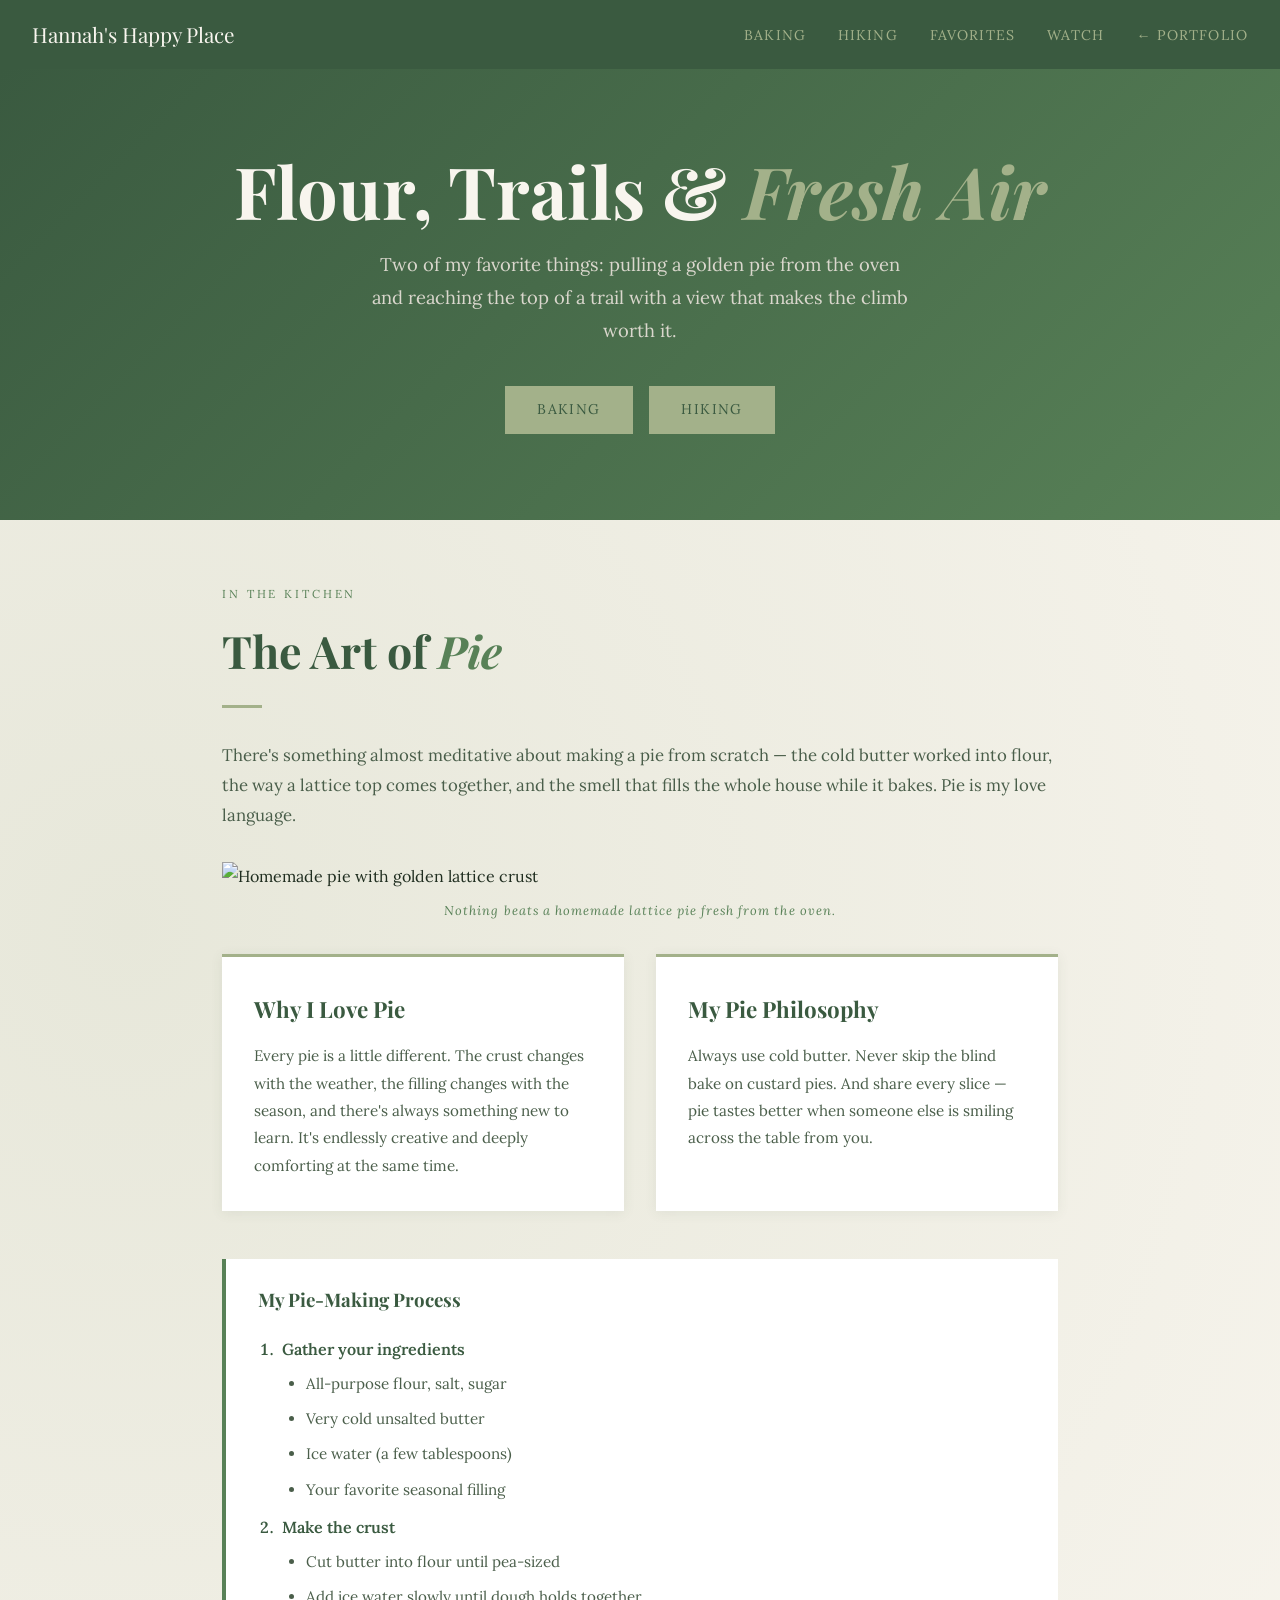
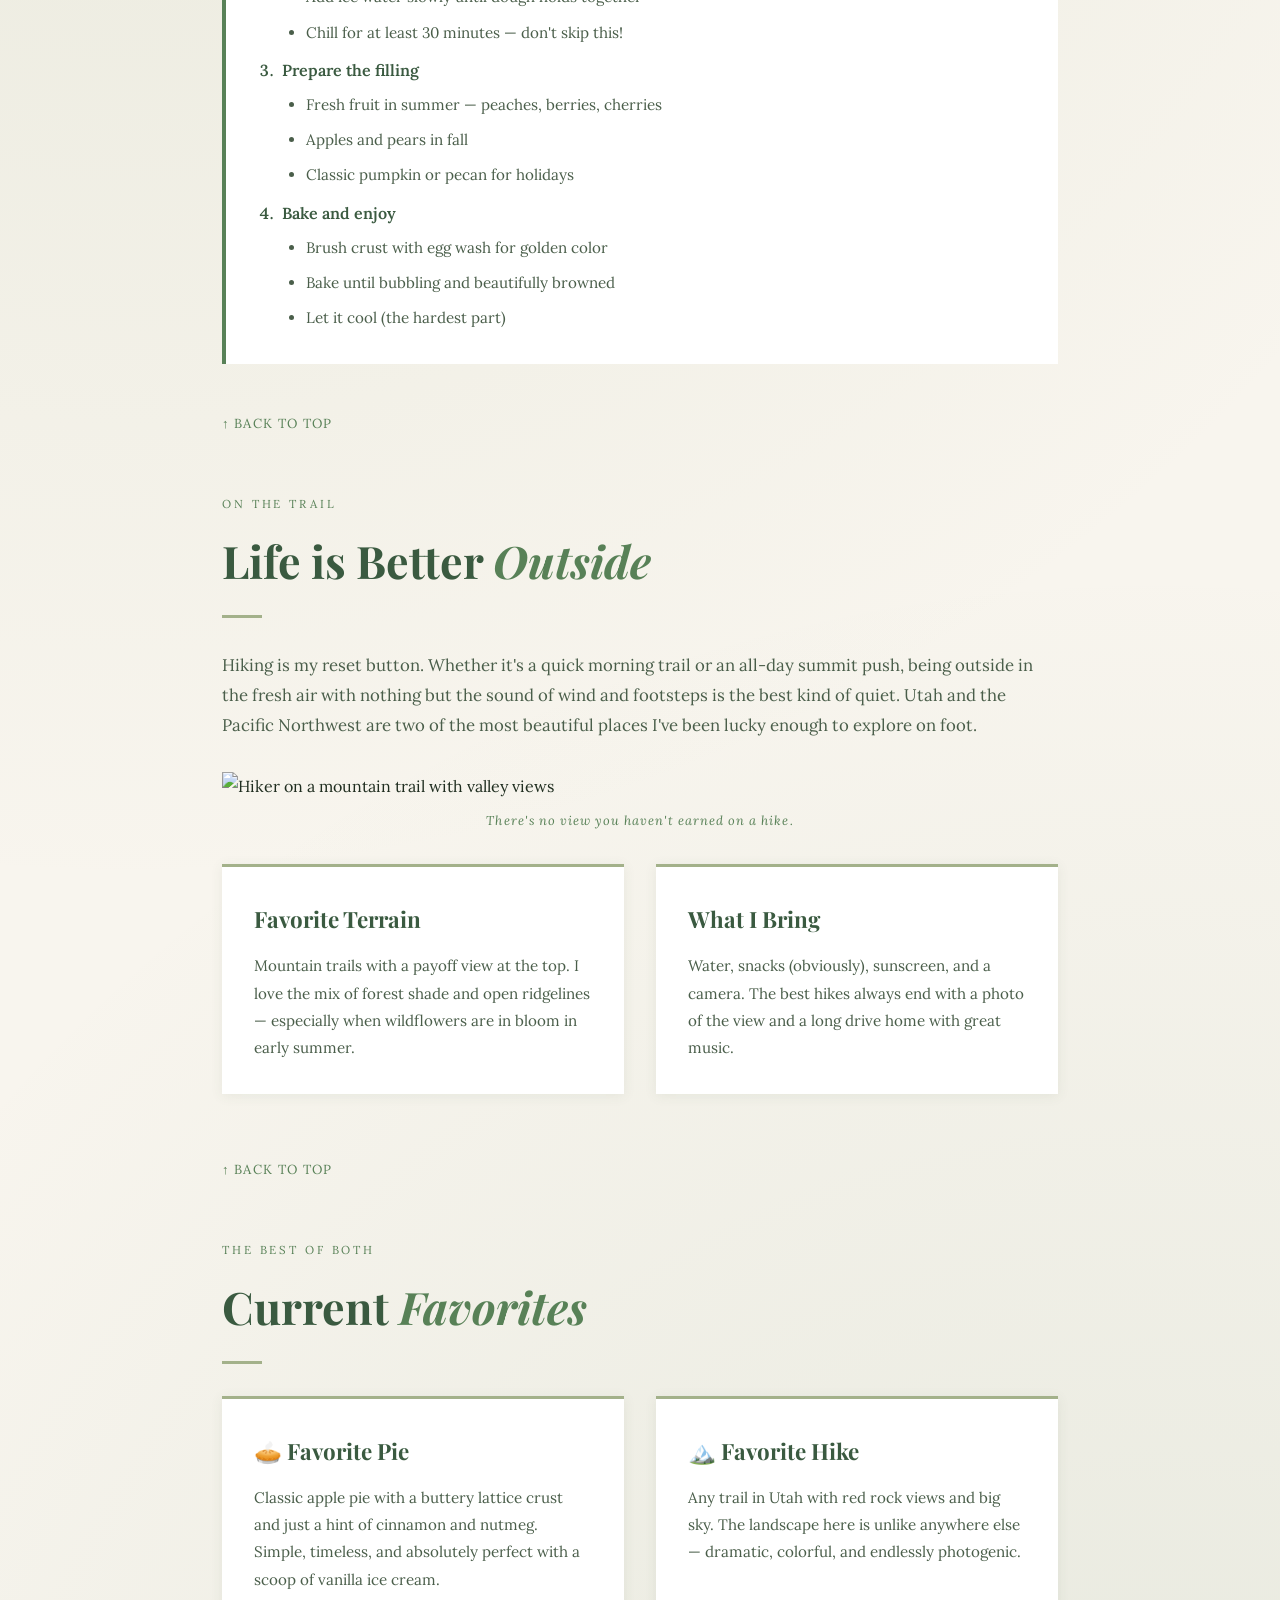
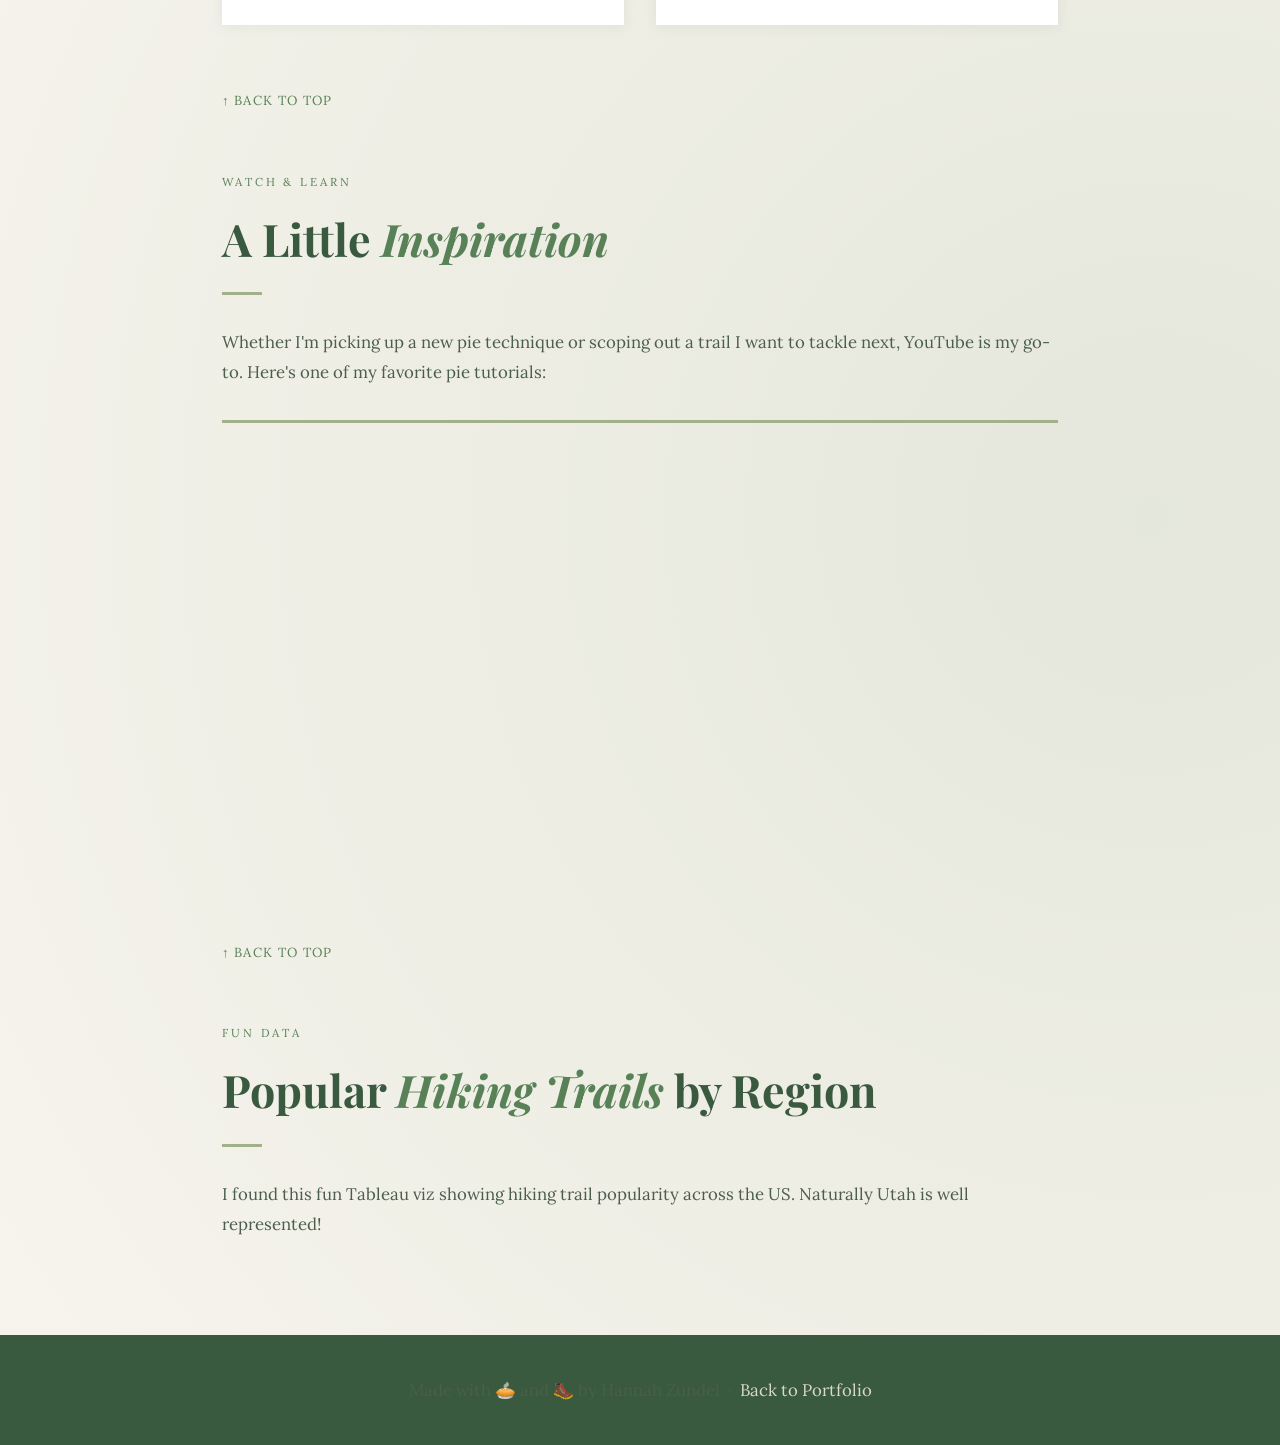
==== baking.html @ c7ec1b75 "updated" ====
<!DOCTYPE html>
<html lang="en">
<head>
  <meta charset="UTF-8" />
  <meta name="viewport" content="width=device-width, initial-scale=1.0"/>
  <title>Hannah's Happy Place | Baking & Hiking</title>
  <!-- Custom stylesheet — created from scratch, no Bootstrap -->
  <link rel="stylesheet" href="baking-style.css" />
  <link href="https://fonts.googleapis.com/css2?family=Playfair+Display:ital,wght@0,700;1,700&family=Lora:ital,wght@0,300;0,400;0,600;1,400&display=swap" rel="stylesheet"/>
</head>
<body>

  <!-- On-page anchor target at top -->
  <div id="top"></div>

  <!-- NAV -->
  <nav class="site-nav">
    <a href="#top" class="nav-brand">Hannah's Happy Place</a>
    <ul>
      <li><a href="#baking">Baking</a></li>
      <li><a href="#hiking">Hiking</a></li>
      <li><a href="#favorites">Favorites</a></li>
      <li><a href="#video">Watch</a></li>
      <li><a href="index.html">← Portfolio</a></li>
    </ul>
  </nav>

  <!-- HERO -->
  <div class="hero">
    <h1>Flour, Trails &amp; <span>Fresh Air</span></h1>
    <p>Two of my favorite things: pulling a golden pie from the oven and reaching the top of a trail with a view that makes the climb worth it.</p>
    <a href="#baking" class="hero-btn">Baking</a>
    <a href="#hiking" class="hero-btn">Hiking</a>
  </div>

  <!-- MAIN CONTENT DIV -->
  <div class="main-content">

    <!-- ══ BAKING SECTION ══ -->
    <section id="baking">
      <p class="section-tag">In the Kitchen</p>
      <h2 class="section-heading">The Art of <em>Pie</em></h2>
      <div class="green-line"></div>

      <p>There's something almost meditative about making a pie from scratch — the cold butter worked into flour, the way a lattice top comes together, and the smell that fills the whole house while it bakes. Pie is my love language.</p>

      <!-- Image (not from Bootstrap) -->
      <img
        src="https://images.unsplash.com/photo-1562007908-17c67e878c88?w=900&q=80"
        alt="Homemade pie with golden lattice crust"
        class="page-img"
      />
      <p class="img-caption">Nothing beats a homemade lattice pie fresh from the oven.</p>

      <!-- CARD GRID DIV -->
      <div class="card-grid">
        <div class="content-card">
          <h3>Why I Love Pie</h3>
          <p>Every pie is a little different. The crust changes with the weather, the filling changes with the season, and there's always something new to learn. It's endlessly creative and deeply comforting at the same time.</p>
        </div>
        <div class="content-card">
          <h3>My Pie Philosophy</h3>
          <p>Always use cold butter. Never skip the blind bake on custard pies. And share every slice — pie tastes better when someone else is smiling across the table from you.</p>
        </div>
      </div>

      <!-- ORDERED LIST with embedded UNORDERED LIST -->
      <div class="anchor-block">
        <h3 style="margin-bottom:1rem;">My Pie-Making Process</h3>
        <ol class="outer-list">
          <li>Gather your ingredients
            <ul class="inner-list">
              <li>All-purpose flour, salt, sugar</li>
              <li>Very cold unsalted butter</li>
              <li>Ice water (a few tablespoons)</li>
              <li>Your favorite seasonal filling</li>
            </ul>
          </li>
          <li>Make the crust
            <ul class="inner-list">
              <li>Cut butter into flour until pea-sized</li>
              <li>Add ice water slowly until dough holds together</li>
              <li>Chill for at least 30 minutes — don't skip this!</li>
            </ul>
          </li>
          <li>Prepare the filling
            <ul class="inner-list">
              <li>Fresh fruit in summer — peaches, berries, cherries</li>
              <li>Apples and pears in fall</li>
              <li>Classic pumpkin or pecan for holidays</li>
            </ul>
          </li>
          <li>Bake and enjoy
            <ul class="inner-list">
              <li>Brush crust with egg wash for golden color</li>
              <li>Bake until bubbling and beautifully browned</li>
              <li>Let it cool (the hardest part)</li>
            </ul>
          </li>
        </ol>
      </div>

      <a href="#top" class="back-to-top">↑ Back to top</a>
    </section>

    <br/><br/>

    <!-- ══ HIKING SECTION ══ -->
    <section id="hiking">
      <p class="section-tag">On the Trail</p>
      <h2 class="section-heading">Life is Better <em>Outside</em></h2>
      <div class="green-line"></div>

      <p>Hiking is my reset button. Whether it's a quick morning trail or an all-day summit push, being outside in the fresh air with nothing but the sound of wind and footsteps is the best kind of quiet. Utah and the Pacific Northwest are two of the most beautiful places I've been lucky enough to explore on foot.</p>

      <img
        src="https://images.unsplash.com/photo-1551632811-561732d1e306?w=900&q=80"
        alt="Hiker on a mountain trail with valley views"
        class="page-img"
      />
      <p class="img-caption">There's no view you haven't earned on a hike.</p>

      <div class="card-grid">
        <div class="content-card">
          <h3>Favorite Terrain</h3>
          <p>Mountain trails with a payoff view at the top. I love the mix of forest shade and open ridgelines — especially when wildflowers are in bloom in early summer.</p>
        </div>
        <div class="content-card">
          <h3>What I Bring</h3>
          <p>Water, snacks (obviously), sunscreen, and a camera. The best hikes always end with a photo of the view and a long drive home with great music.</p>
        </div>
      </div>

      <a href="#top" class="back-to-top">↑ Back to top</a>
    </section>

    <br/><br/>

    <!-- ══ FAVORITES SECTION ══ (anchor) -->
    <section id="favorites">
      <p class="section-tag">The Best of Both</p>
      <h2 class="section-heading">Current <em>Favorites</em></h2>
      <div class="green-line"></div>

      <div class="card-grid">
        <div class="content-card">
          <h3>🥧 Favorite Pie</h3>
          <p>Classic apple pie with a buttery lattice crust and just a hint of cinnamon and nutmeg. Simple, timeless, and absolutely perfect with a scoop of vanilla ice cream.</p>
        </div>
        <div class="content-card">
          <h3>🏔️ Favorite Hike</h3>
          <p>Any trail in Utah with red rock views and big sky. The landscape here is unlike anywhere else — dramatic, colorful, and endlessly photogenic.</p>
        </div>
      </div>

      <a href="#top" class="back-to-top">↑ Back to top</a>
    </section>

    <br/><br/>

    <!-- ══ VIDEO SECTION ══ -->
    <section id="video">
      <p class="section-tag">Watch & Learn</p>
      <h2 class="section-heading">A Little <em>Inspiration</em></h2>
      <div class="green-line"></div>
      <p>Whether I'm picking up a new pie technique or scoping out a trail I want to tackle next, YouTube is my go-to. Here's one of my favorite pie tutorials:</p>

      <!-- Embedded YouTube video -->
      <div class="video-wrapper">
        <iframe
          src="https://www.youtube.com/embed/Pxu6RB9YOEM"
          title="How to Make the Perfect Pie Crust"
          allow="accelerometer; autoplay; clipboard-write; encrypted-media; gyroscope; picture-in-picture"
          allowfullscreen>
        </iframe>
      </div>

      <a href="#top" class="back-to-top">↑ Back to top</a>
    </section>

    <br/><br/>

    <!-- ══ TABLEAU EMBED ══ -->
    <section id="tableau">
      <p class="section-tag">Fun Data</p>
      <h2 class="section-heading">Popular <em>Hiking Trails</em> by Region</h2>
      <div class="green-line"></div>
      <p>I found this fun Tableau viz showing hiking trail popularity across the US. Naturally Utah is well represented!</p>
      <div class='tableauPlaceholder' id='viz1' style='position: relative; margin: 2rem 0;'>
        <noscript>
          <a href='#'>
            <img alt='Hiking Trails' src='https://public.tableau.com/static/images/Hi/HikingTrails/Dashboard/1_rss.png' style='border: none' />
          </a>
        </noscript>
        <object class='tableauViz' style='display:none;'>
          <param name='host_url' value='https%3A%2F%2Fpublic.tableau.com%2F' />
          <param name='embed_code_version' value='3' />
          <param name='site_root' value='' />
          <param name='name' value='NationalParksandHikingTrails/NationalParksHikingTrails' />
          <param name='tabs' value='no' />
          <param name='toolbar' value='yes' />
          <param name='animate_transition' value='yes' />
          <param name='display_static_image' value='yes' />
          <param name='display_spinner' value='yes' />
          <param name='display_overlay' value='yes' />
          <param name='display_count' value='yes' />
          <param name='language' value='en-US' />
        </object>
      </div>
      <script type='text/javascript'>
        var divElement = document.getElementById('viz1');
        var vizElement = divElement.getElementsByTagName('object')[0];
        vizElement.style.width='100%';
        vizElement.style.height='600px';
        var scriptElement = document.createElement('script');
        scriptElement.src = 'https://public.tableau.com/javascripts/api/viz_v1.js';
        vizElement.parentNode.insertBefore(scriptElement, vizElement);
      </script>
    </section>

  </div><!-- end main-content -->

  <!-- FOOTER -->
  <footer class="site-footer">
    <p>Made with 🥧 and 🥾 by Hannah Zundel &nbsp;·&nbsp; <a href="index.html">Back to Portfolio</a></p>
  </footer>

</body>
</html>
---- baking-style.css ----
/* Hannah Zundel — Scratch Page Stylesheet */
/* Created from scratch — no Bootstrap */

:root {
  --green-dark: #3a5a40;
  --green-mid: #588157;
  --green-light: #a3b18a;
  --cream: #f8f5ee;
  --white: #ffffff;
  --tan: #dad7cd;
  --text-dark: #1f2d1f;
  --text-mid: #4a5e4a;
}

* {
  box-sizing: border-box;
  margin: 0;
  padding: 0;
}

/* ── BODY & BACKGROUND ── */
body {
  font-family: 'Lora', Georgia, serif;
  background-color: var(--cream);
  background-image:
    radial-gradient(circle at 10% 20%, rgba(163, 177, 138, 0.2) 0%, transparent 40%),
    radial-gradient(circle at 90% 80%, rgba(88, 129, 87, 0.12) 0%, transparent 40%);
  color: var(--text-dark);
  line-height: 1.8;
}

/* ── TYPOGRAPHY ── */
h1, h2, h3 {
  font-family: 'Playfair Display', 'Georgia', serif;
  color: var(--green-dark);
  font-weight: 700;
}

p {
  font-family: 'Lora', Georgia, serif;
  color: var(--text-mid);
  font-size: 1.05rem;
}

a {
  color: var(--green-mid);
  text-decoration: none;
  transition: color 0.2s;
}

a:hover {
  color: var(--green-dark);
  text-decoration: underline;
}

/* ── NAV ── */
.site-nav {
  background-color: var(--green-dark);
  padding: 1rem 2rem;
  display: flex;
  justify-content: space-between;
  align-items: center;
  position: sticky;
  top: 0;
  z-index: 100;
}

.site-nav .nav-brand {
  font-family: 'Playfair Display', serif;
  font-size: 1.3rem;
  color: var(--cream);
  text-decoration: none;
}

.site-nav ul {
  list-style: none;
  display: flex;
  gap: 2rem;
}

.site-nav ul li a {
  color: var(--green-light);
  font-family: 'Lora', serif;
  font-size: 0.88rem;
  letter-spacing: 0.08em;
  text-decoration: none;
  text-transform: uppercase;
}

.site-nav ul li a:hover {
  color: var(--cream);
  text-decoration: none;
}

/* ── HERO DIV ── */
div.hero {
  background-color: var(--green-dark);
  background-image: linear-gradient(135deg, var(--green-dark) 0%, var(--green-mid) 100%);
  color: var(--cream);
  padding: 5rem 2rem;
  text-align: center;
}

div.hero h1 {
  font-size: clamp(2.5rem, 6vw, 4.5rem);
  color: var(--cream);
  margin-bottom: 1rem;
  line-height: 1.15;
}

div.hero h1 span {
  color: var(--green-light);
  font-style: italic;
}

div.hero p {
  color: var(--tan);
  font-size: 1.15rem;
  max-width: 540px;
  margin: 0 auto 2rem;
}

.hero-btn {
  display: inline-block;
  background-color: var(--green-light);
  color: var(--green-dark);
  padding: 0.7rem 2rem;
  font-family: 'Lora', serif;
  font-size: 0.88rem;
  letter-spacing: 0.1em;
  text-transform: uppercase;
  text-decoration: none;
  margin: 0.4rem;
  transition: background-color 0.2s;
}

.hero-btn:hover {
  background-color: var(--cream);
  color: var(--green-dark);
  text-decoration: none;
}

/* ── MAIN CONTENT DIV ── */
div.main-content {
  max-width: 900px;
  margin: 0 auto;
  padding: 4rem 2rem;
}

/* ── SECTION HEADERS ── */
.section-tag {
  font-family: 'Lora', serif;
  font-size: 0.72rem;
  letter-spacing: 0.25em;
  text-transform: uppercase;
  color: var(--green-mid);
  margin-bottom: 0.4rem;
}

.section-heading {
  font-size: clamp(1.8rem, 4vw, 2.8rem);
  color: var(--green-dark);
  margin-bottom: 0.5rem;
}

.section-heading em {
  font-style: italic;
  color: var(--green-mid);
}

.green-line {
  width: 40px;
  height: 3px;
  background-color: var(--green-light);
  margin: 0.8rem 0 2rem;
}

/* ── CARD DIV ── */
div.card-grid {
  display: grid;
  grid-template-columns: 1fr 1fr;
  gap: 2rem;
  margin-bottom: 3rem;
}

div.content-card {
  background-color: var(--white);
  border-top: 3px solid var(--green-light);
  padding: 2rem;
  box-shadow: 0 2px 12px rgba(58, 90, 64, 0.08);
}

div.content-card h3 {
  font-size: 1.4rem;
  color: var(--green-dark);
  margin-bottom: 0.8rem;
}

div.content-card p {
  font-size: 0.95rem;
  line-height: 1.8;
}

/* ── LISTS ── */
ol.outer-list {
  padding-left: 1.5rem;
  color: var(--text-mid);
  font-family: 'Lora', serif;
  font-size: 1rem;
  line-height: 2;
}

ol.outer-list li {
  margin-bottom: 0.5rem;
  font-weight: 600;
  color: var(--green-dark);
}

ul.inner-list {
  list-style: disc;
  padding-left: 1.5rem;
  margin-top: 0.3rem;
}

ul.inner-list li {
  font-weight: 300;
  color: var(--text-mid);
  font-size: 0.95rem;
  line-height: 1.8;
}

/* ── IMAGE ── */
.page-img {
  width: 100%;
  max-height: 420px;
  object-fit: cover;
  display: block;
  margin: 2rem 0;
}

.img-caption {
  font-size: 0.8rem;
  color: var(--green-mid);
  letter-spacing: 0.08em;
  font-style: italic;
  text-align: center;
  margin-top: -1.5rem;
  margin-bottom: 2rem;
}

/* ── VIDEO EMBED ── */
.video-wrapper {
  position: relative;
  padding-bottom: 56.25%;
  height: 0;
  overflow: hidden;
  margin: 2rem 0;
  border-top: 3px solid var(--green-light);
}

.video-wrapper iframe {
  position: absolute;
  top: 0; left: 0;
  width: 100%;
  height: 100%;
  border: 0;
}

/* ── ANCHOR SECTION ── */
.anchor-block {
  background-color: var(--white);
  border-left: 4px solid var(--green-mid);
  padding: 1.5rem 2rem;
  margin: 2rem 0;
}

/* ── BACK TO TOP ── */
.back-to-top {
  display: inline-block;
  margin-top: 1rem;
  font-size: 0.82rem;
  letter-spacing: 0.1em;
  text-transform: uppercase;
  color: var(--green-mid);
  text-decoration: none;
}

.back-to-top:hover {
  color: var(--green-dark);
  text-decoration: underline;
}

/* ── FOOTER ── */
footer.site-footer {
  background-color: var(--green-dark);
  color: var(--green-light);
  text-align: center;
  padding: 2.5rem 1rem;
  font-size: 0.85rem;
  font-family: 'Lora', serif;
}

footer.site-footer a {
  color: var(--tan);
}

/* ── RESPONSIVE ── */
@media (max-width: 640px) {
  div.card-grid {
    grid-template-columns: 1fr;
  }
  .site-nav ul {
    gap: 1rem;
  }
}
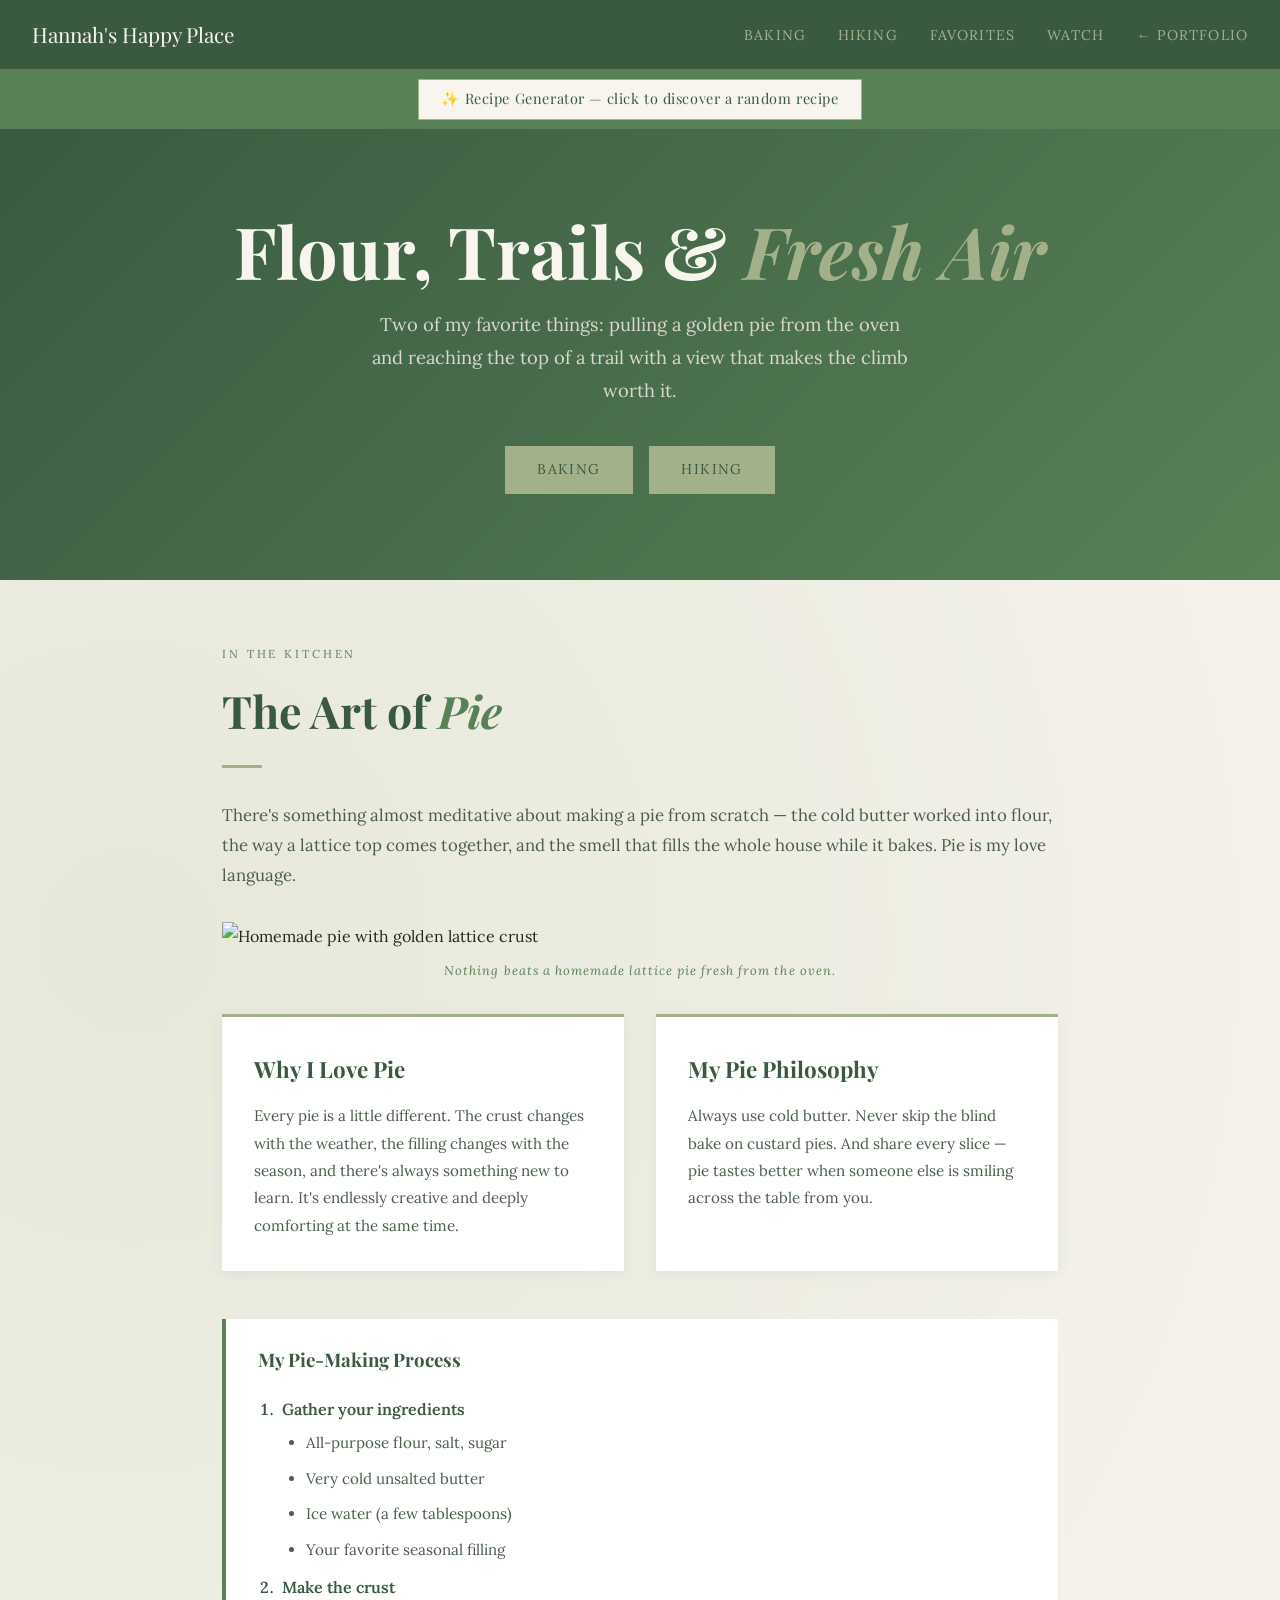
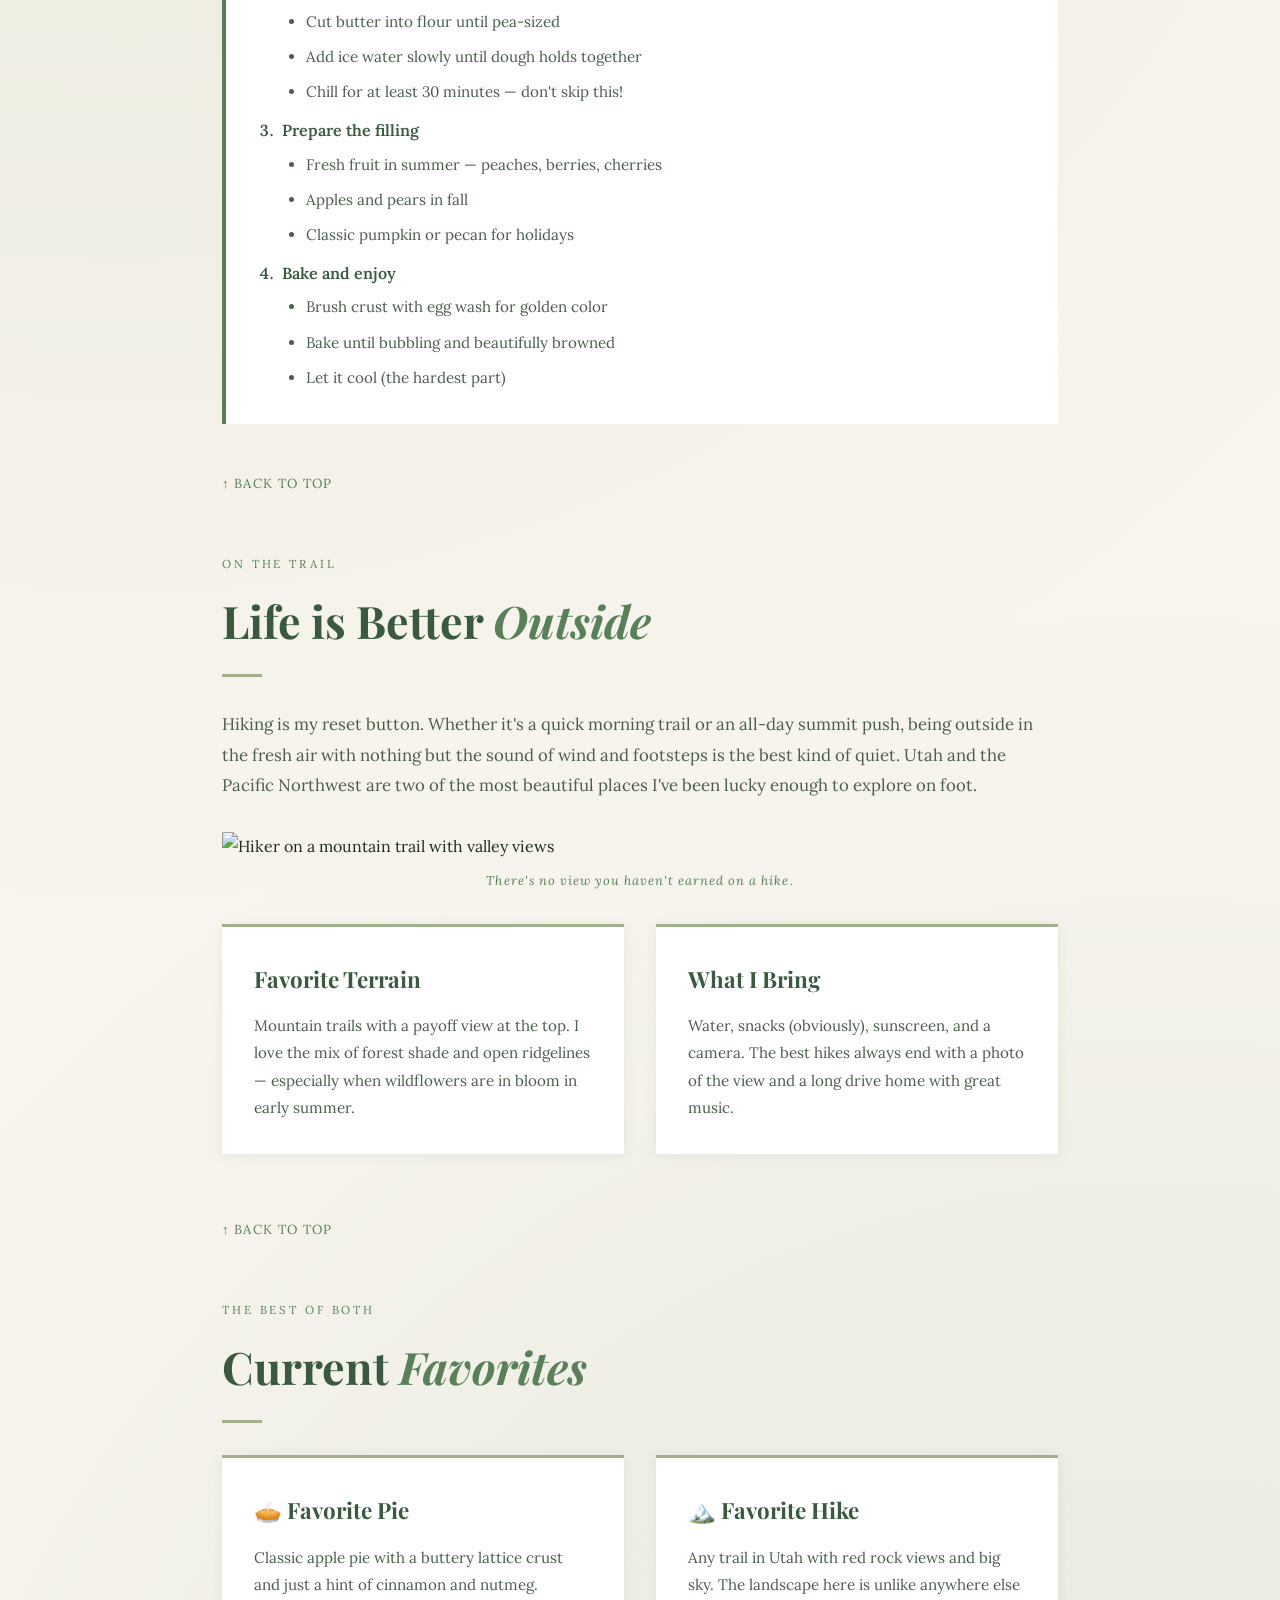
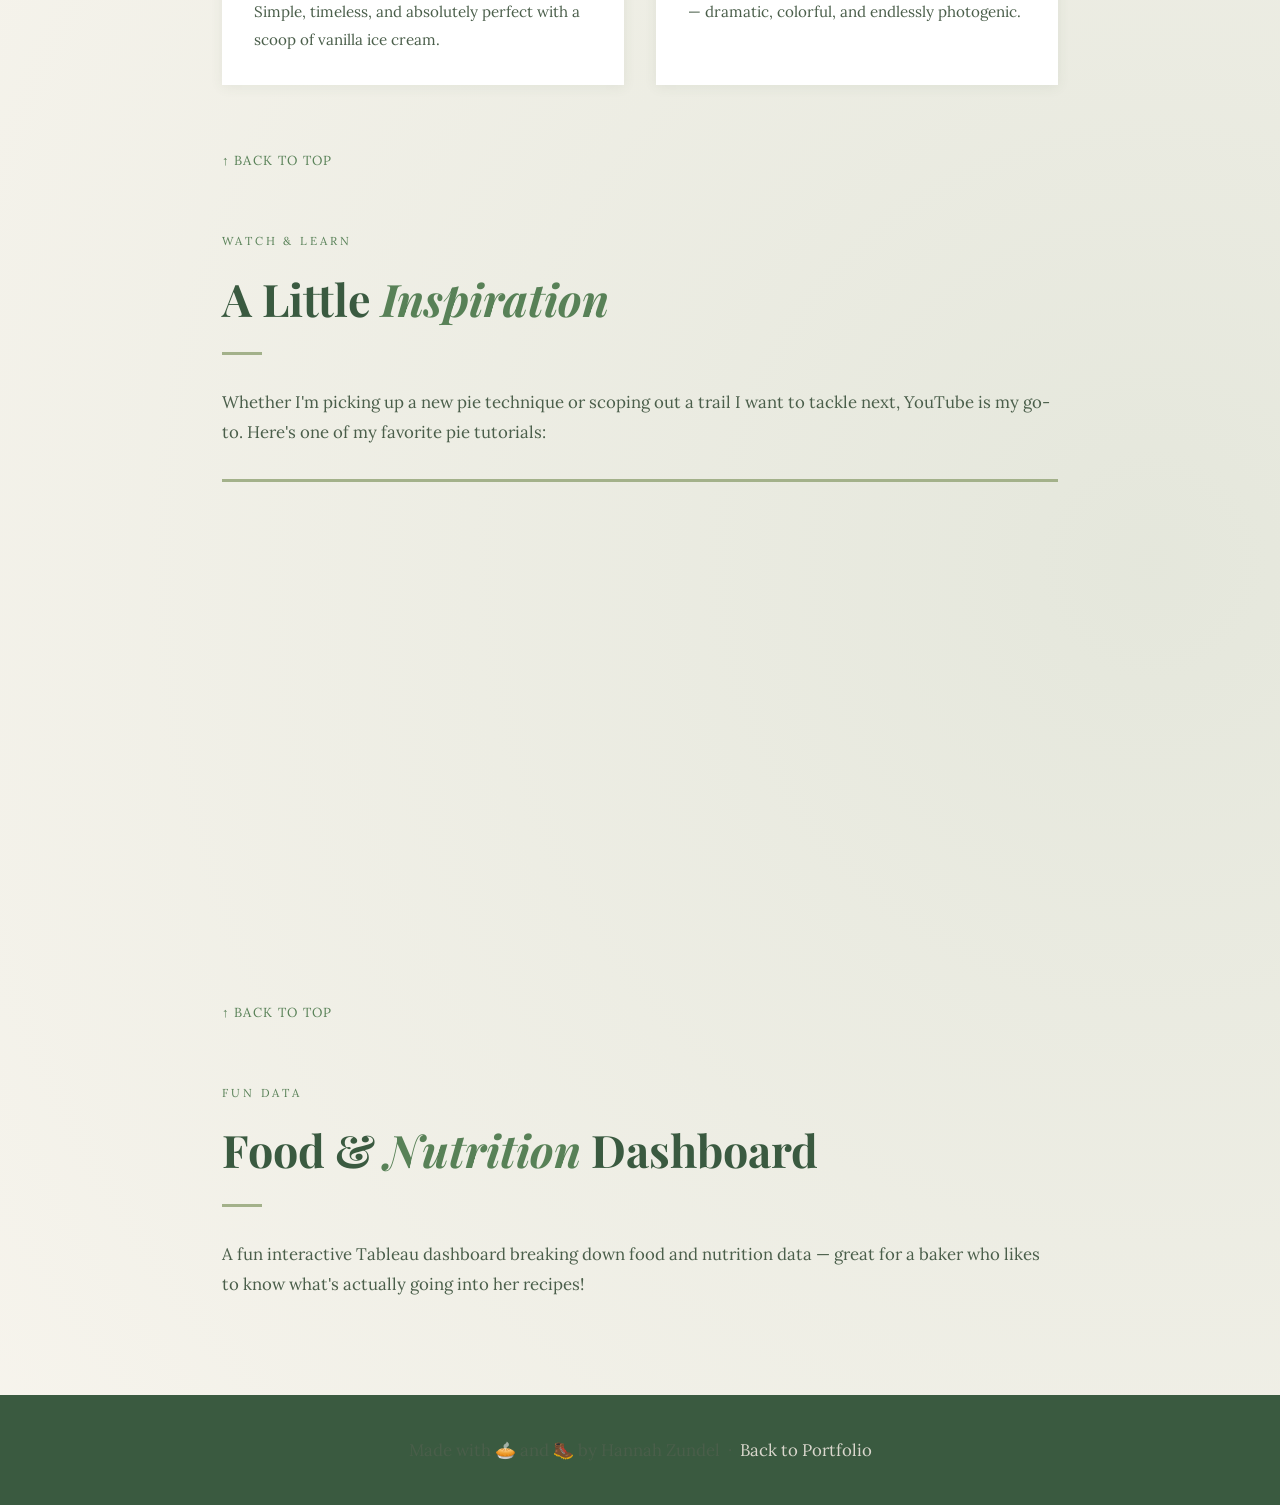
==== commit f48edfe6: "added additional webapp for recipe generator" ====
--- a/baking.html
+++ b/baking.html
@@ -25,6 +25,13 @@
     </ul>
   </nav>
 
+  <!-- RECIPE GENERATOR BANNER -->
+  <div style="background-color:#588157;text-align:center;padding:0.6rem 1rem;">
+    <a href="recipe-generator.html" style="display:inline-block;background-color:#f8f5ee;color:#3a5a40;font-family:'Playfair Display',serif;font-size:0.9rem;padding:0.4rem 1.4rem;text-decoration:none;letter-spacing:0.04em;border:1px solid #a3b18a;transition:background-color 0.2s;">
+      ✨ Recipe Generator — click to discover a random recipe
+    </a>
+  </div>
+
   <!-- HERO -->
   <div class="hero">
     <h1>Flour, Trails &amp; <span>Fresh Air</span></h1>
@@ -168,8 +175,8 @@
       <!-- Embedded YouTube video -->
       <div class="video-wrapper">
         <iframe
-          src="https://www.youtube.com/embed/Pxu6RB9YOEM"
-          title="How to Make the Perfect Pie Crust"
+          src="https://www.youtube.com/embed/SKDki3BPLzU"
+          title="How To Make Easy Homemade Pie Crust – Natasha's Kitchen"
           allow="accelerometer; autoplay; clipboard-write; encrypted-media; gyroscope; picture-in-picture"
           allowfullscreen>
         </iframe>
@@ -183,20 +190,20 @@
     <!-- ══ TABLEAU EMBED ══ -->
     <section id="tableau">
       <p class="section-tag">Fun Data</p>
-      <h2 class="section-heading">Popular <em>Hiking Trails</em> by Region</h2>
-      <div class="green-line"></div>
-      <p>I found this fun Tableau viz showing hiking trail popularity across the US. Naturally Utah is well represented!</p>
+      <h2 class="section-heading">Food &amp; <em>Nutrition</em> Dashboard</h2>
+      <div class="green-line"></div>
+      <p>A fun interactive Tableau dashboard breaking down food and nutrition data — great for a baker who likes to know what's actually going into her recipes!</p>
       <div class='tableauPlaceholder' id='viz1' style='position: relative; margin: 2rem 0;'>
         <noscript>
           <a href='#'>
-            <img alt='Hiking Trails' src='https://public.tableau.com/static/images/Hi/HikingTrails/Dashboard/1_rss.png' style='border: none' />
+            <img alt='Calorie Dashboard' src='https://public.tableau.com/static/images/FO/FOODANDNUTRITIONDASHBOARD/CalorieDashboard/1_rss.png' style='border: none' />
           </a>
         </noscript>
         <object class='tableauViz' style='display:none;'>
           <param name='host_url' value='https%3A%2F%2Fpublic.tableau.com%2F' />
           <param name='embed_code_version' value='3' />
           <param name='site_root' value='' />
-          <param name='name' value='NationalParksandHikingTrails/NationalParksHikingTrails' />
+          <param name='name' value='FOODANDNUTRITIONDASHBOARD/CalorieDashboard' />
           <param name='tabs' value='no' />
           <param name='toolbar' value='yes' />
           <param name='animate_transition' value='yes' />
